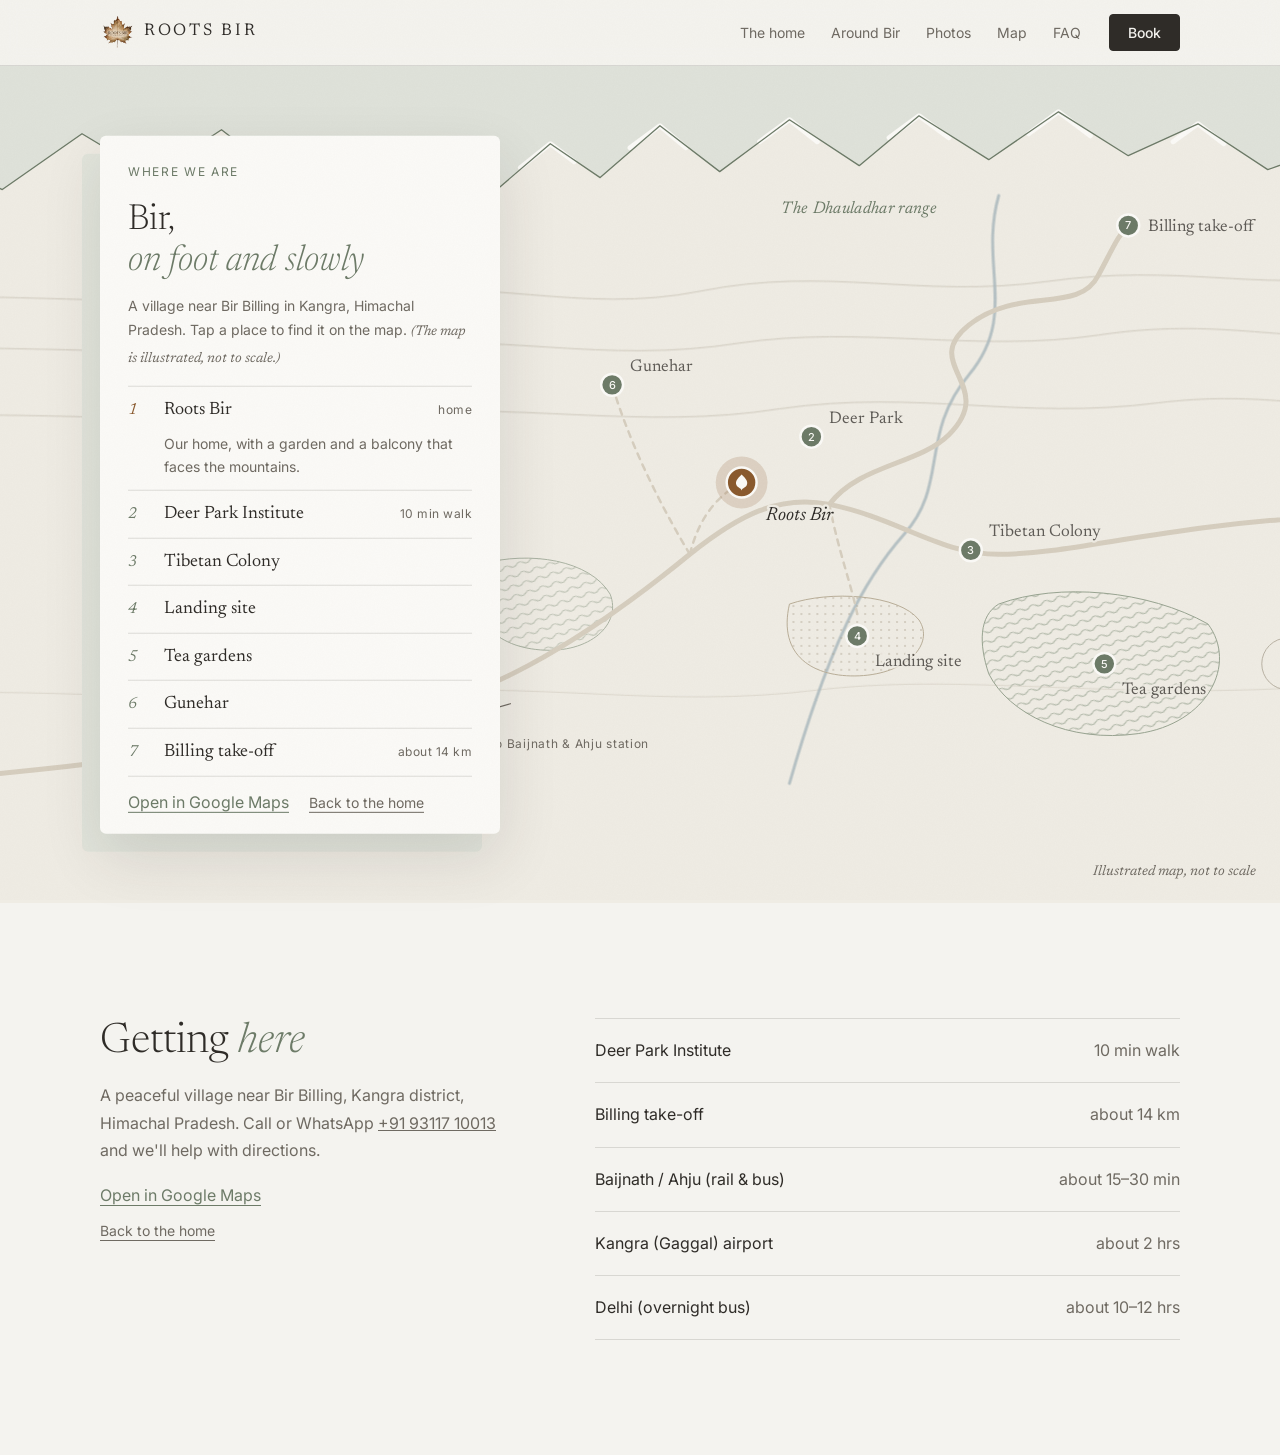
==== map.html @ e3dfab41 "Roots Bir website Co-Authored-By: Claude Opus 5.5 <noreply@anthropic.com> Claude-Session: https://cl" ====
<!doctype html>
<html lang="en">
<head>
  <meta charset="utf-8">
  <meta name="viewport" content="width=device-width, initial-scale=1">
  <title>Map · Roots Bir</title>
  <meta name="description" content="An illustrated map of Bir: where Roots Bir is, and the quiet places nearby.">
  <link rel="preconnect" href="https://fonts.googleapis.com">
  <link rel="preconnect" href="https://fonts.gstatic.com" crossorigin>
  <link href="https://fonts.googleapis.com/css2?family=Newsreader:ital,opsz,wght@0,6..72,300;0,6..72,400;1,6..72,300;1,6..72,400&family=Inter:wght@400;500&display=swap" rel="stylesheet">
  <link rel="icon" type="image/png" href="images/favicon.png">
  <link rel="stylesheet" href="styles.css">
  <link rel="stylesheet" href="map.css">
</head>
<body class="map-page">

  <header class="top">
    <div class="top-inner">
      <a href="index.html" class="name"><img class="mark" src="images/logo-mark.png" alt="" width="34" height="34"><span>Roots Bir</span></a>
      <nav class="nav" aria-label="Main">
        <a href="index.html#home">The home</a>
        <a href="index.html#around">Around Bir</a>
        <a href="index.html#photos">Photos</a>
        <a href="map.html" aria-current="page">Map</a>
        <a href="index.html#faq">FAQ</a>
      </nav>
      <a href="index.html#book" class="btn btn-solid btn-sm">Book</a>
    </div>
  </header>

  <main>
  <section class="snap map-section" id="map" data-label-nav="Map">
  <div class="map-stage">
    <!-- The illustrated map fills the screen -->
    <div class="map-canvas">
      <svg viewBox="-440 -20 1440 840" data-vb-wide="-440 -20 1440 840" data-vb-narrow="190 96 720 600" preserveAspectRatio="xMidYMid slice" role="img" aria-labelledby="map-t">
        <title id="map-t">Illustrated map of Bir showing Roots Bir and nearby places</title>
        <defs>
          <pattern id="tea" width="14" height="10" patternUnits="userSpaceOnUse" patternTransform="rotate(-18)">
            <path d="M0 5 Q3.5 2 7 5 T14 5" fill="none" stroke="#8f9c88" stroke-width="1.1" opacity=".7"/>
          </pattern>
          <pattern id="field" width="8" height="8" patternUnits="userSpaceOnUse">
            <circle cx="2" cy="2" r=".9" fill="#a99f8c" opacity=".55"/>
          </pattern>
        </defs>

        <rect x="-500" y="-40" width="1560" height="900" fill="#efece4"/>

        <!-- Dhauladhar: snowy ridge across the north -->
        <g class="ridge-n">
          <path d="M-500 120 L-430 70 L-360 104 L-280 48 L-210 90 L-140 44 L-70 98 L0 150 L70 96 L120 118 L190 58 L240 92 L300 40 L360 86 L430 34 L500 80 L560 30 L630 74 L700 26 L770 70 L840 38 L910 84 L1000 52 L1060 70 L1060 -40 L-500 -40 Z" fill="#dfe2da"/>
          <path d="M160 82 L190 58 L214 76 M270 62 L300 40 L326 62 M400 56 L430 34 L458 56 M530 52 L560 30 L590 52 M670 48 L700 26 L732 50 M815 56 L840 38 L866 58" fill="none" stroke="#fbfaf7" stroke-width="5" stroke-linejoin="round" stroke-linecap="round"/>
          <path d="M-500 120 L-430 70 L-360 104 L-280 48 L-210 90 L-140 44 L-70 98 L0 150 L70 96 L120 118 L190 58 L240 92 L300 40 L360 86 L430 34 L500 80 L560 30 L630 74 L700 26 L770 70 L840 38 L910 84 L1000 52 L1060 70" fill="none" stroke="#6d7b68" stroke-width="1.3" stroke-linejoin="round"/>
          <text x="500" y="128" class="m-region">The Dhauladhar range</text>
        </g>

        <!-- contour lines -->
        <g fill="none" stroke="#c9c3b6" stroke-width="1" opacity=".8">
          <path d="M-500 214 C-380 204 -200 226 0 210 C120 190 220 230 340 206 C470 180 560 214 690 196 C820 178 900 206 1000 190"/>
          <path d="M-500 266 C-360 256 -180 276 0 262 C140 246 240 280 380 258 C500 240 620 268 740 250 C860 232 930 258 1000 248"/>
          <path d="M-500 334 C-340 322 -160 344 0 330 C160 316 280 346 420 324 C560 304 660 336 800 318 C900 306 950 324 1000 318"/>
          <path d="M-500 612 C-320 600 -160 624 0 610 C180 596 300 626 460 606 C620 588 760 620 1000 600" opacity=".6"/>
        </g>

        <!-- stream coming down from the hills -->
        <path d="M640 110 C620 180 660 230 610 290 C560 350 590 400 545 450 C505 495 470 560 430 700" fill="none" stroke="#a9b8bd" stroke-width="3" stroke-linecap="round" opacity=".8"/>

        <!-- tea gardens -->
        <path d="M640 520 C700 498 790 506 850 540 C880 580 850 640 780 650 C710 660 650 630 630 590 C620 560 620 532 640 520 Z" fill="url(#tea)" stroke="#8f9c88" stroke-width="1" opacity=".9"/>
        <path d="M120 480 C170 466 230 476 250 510 C262 540 230 570 180 566 C130 562 104 530 120 480 Z" fill="url(#tea)" stroke="#8f9c88" stroke-width="1" opacity=".7"/>

        <!-- landing field -->
        <path d="M430 520 C470 506 540 510 560 536 C576 560 548 590 500 592 C454 594 418 572 430 520 Z" fill="url(#field)" stroke="#b9ae98" stroke-width="1"/>

        <!-- roads -->
        <g fill="none" stroke-linecap="round" stroke-linejoin="round">
          <path class="road" d="M-500 700 C-300 690 -120 660 0 640 C120 620 220 560 330 470 C380 430 420 410 470 420 C540 434 580 470 640 470 C720 470 800 440 1000 430"/>
          <path class="road" d="M470 420 C500 380 560 380 590 350 C640 300 560 280 610 240 C660 200 720 230 740 190 C756 160 760 150 770 140"/>
          <path class="lane" d="M330 470 C340 430 360 410 382 398"/>
          <path class="lane" d="M330 470 C300 420 270 360 252 300"/>
          <path class="lane" d="M470 420 C480 470 492 500 498 530"/>
        </g>

        <!-- off-map pointer -->
        <g class="m-off">
          <path d="M150 620 L108 632 M108 632 L120 620 M108 632 L122 640" fill="none" stroke="#6f6a62" stroke-width="1.2" stroke-linecap="round"/>
          <text x="130" y="664">to Baijnath &amp; Ahju station</text>
        </g>

        <!-- compass -->
        <g transform="translate(930 580)" class="m-compass">
          <circle r="26" fill="none" stroke="#b9b2a4"/>
          <path d="M0 -20 L6 4 L0 0 L-6 4 Z" fill="#6d7b68"/>
          <text y="-32" text-anchor="middle">N</text>
        </g>

        <!-- pins (positions match the list) -->
        <g class="pins">
          <g class="pin pin-home" data-place="1" transform="translate(382 398)" tabindex="0" role="button" aria-label="1, Roots Bir">
            <circle r="26" class="halo"/>
            <circle r="15" class="dot"/>
            <path d="M0 -8 C4 -4 7 -1 5 3 C3 6 1 5 0 8 C-1 5 -3 6 -5 3 C-7 -1 -4 -4 0 -8 Z" fill="#fbfaf7"/>
            <text class="m-label" x="24" y="38">Roots Bir</text>
          </g>
          <g class="pin" data-place="2" transform="translate(452 352)" tabindex="0" role="button" aria-label="2, Deer Park Institute">
            <circle r="20" class="halo"/><circle r="11" class="dot"/><text class="num" y="4">2</text>
            <text class="m-label" x="18" y="-14">Deer Park</text>
          </g>
          <g class="pin" data-place="3" transform="translate(612 466)" tabindex="0" role="button" aria-label="3, Tibetan Colony">
            <circle r="20" class="halo"/><circle r="11" class="dot"/><text class="num" y="4">3</text>
            <text class="m-label" x="18" y="-14">Tibetan Colony</text>
          </g>
          <g class="pin" data-place="4" transform="translate(498 552)" tabindex="0" role="button" aria-label="4, Landing site">
            <circle r="20" class="halo"/><circle r="11" class="dot"/><text class="num" y="4">4</text>
            <text class="m-label" x="18" y="30">Landing site</text>
          </g>
          <g class="pin" data-place="5" transform="translate(746 580)" tabindex="0" role="button" aria-label="5, Tea gardens">
            <circle r="20" class="halo"/><circle r="11" class="dot"/><text class="num" y="4">5</text>
            <text class="m-label" x="18" y="30">Tea gardens</text>
          </g>
          <g class="pin" data-place="6" transform="translate(252 300)" tabindex="0" role="button" aria-label="6, Gunehar village">
            <circle r="20" class="halo"/><circle r="11" class="dot"/><text class="num" y="4">6</text>
            <text class="m-label" x="18" y="-14">Gunehar</text>
          </g>
          <g class="pin" data-place="7" transform="translate(770 140)" tabindex="0" role="button" aria-label="7, Billing take-off">
            <circle r="20" class="halo"/><circle r="11" class="dot"/><text class="num" y="4">7</text>
            <text class="m-label" x="20" y="6">Billing take-off</text>
          </g>
        </g>
      </svg>
      <p class="map-note">Illustrated map, not to scale</p>
    </div>

    <!-- Two offset paper panels with the place list -->
    <aside class="map-panel">
      <div class="panel-back" aria-hidden="true"></div>
      <div class="panel-front">
        <p class="eyebrow">Where we are</p>
        <h1>Bir, <em>on foot and slowly</em></h1>
        <p class="panel-lede">A village near Bir Billing in Kangra, Himachal Pradesh. Tap a place to find it on the map. <span class="lede-note">(The map is illustrated, not to scale.)</span></p>
        <ol class="places">
          <li data-place="1" class="is-home">
            <button type="button"><span class="n">1</span><span class="t">Roots Bir</span><span class="d">home</span></button>
            <p>Our home, with a garden and a balcony that faces the mountains.</p>
          </li>
          <li data-place="2">
            <button type="button"><span class="n">2</span><span class="t">Deer Park Institute</span><span class="d">10 min walk</span></button>
            <p>A quiet centre for study and meditation, an easy walk from the house.</p>
          </li>
          <li data-place="3">
            <button type="button"><span class="n">3</span><span class="t">Tibetan Colony</span></button>
            <p>Chokling Gompa, small cafés and the heart of Bir's Tibetan community.</p>
          </li>
          <li data-place="4">
            <button type="button"><span class="n">4</span><span class="t">Landing site</span></button>
            <p>Where the paragliders come down. Lovely at sunset, even if you don't fly.</p>
          </li>
          <li data-place="5">
            <button type="button"><span class="n">5</span><span class="t">Tea gardens</span></button>
            <p>The Bir tea estates, for a slow walk between the rows.</p>
          </li>
          <li data-place="6">
            <button type="button"><span class="n">6</span><span class="t">Gunehar</span></button>
            <p>An old village of slate-roofed houses and quiet lanes.</p>
          </li>
          <li data-place="7">
            <button type="button"><span class="n">7</span><span class="t">Billing take-off</span><span class="d">about 14 km</span></button>
            <p>The paragliding take-off, high up the hill road.</p>
          </li>
        </ol>
        <div class="panel-foot">
          <a class="link" href="https://maps.google.com/?q=Bir,+Himachal+Pradesh" target="_blank" rel="noopener">Open in Google Maps</a>
          <a class="link link-quiet" href="index.html">Back to the home</a>
        </div>
      </div>
    </aside>
  </div>
  </section>

  <section class="block snap tone-stone" id="getting-here" data-label-nav="Getting here">
    <div class="wrap two-col">
      <div>
        <h2 class="section-title">Getting <em>here</em></h2>
        <p class="muted">A peaceful village near Bir Billing, Kangra district, Himachal Pradesh. Call or WhatsApp <a href="https://wa.me/919311710013" target="_blank" rel="noopener">+91 93117 10013</a> and we'll help with directions.</p>
        <a class="link" href="https://maps.google.com/?q=Bir,+Himachal+Pradesh" target="_blank" rel="noopener">Open in Google Maps</a><br>
        <a class="link link-quiet" href="index.html">Back to the home</a>
      </div>
      <dl class="list compact">
        <div><dt>Deer Park Institute</dt><dd>10 min walk</dd></div>
        <div><dt>Billing take-off</dt><dd>about 14 km</dd></div>
        <div><dt>Baijnath / Ahju (rail &amp; bus)</dt><dd>about 15–30 min</dd></div>
        <div><dt>Kangra (Gaggal) airport</dt><dd>about 2 hrs</dd></div>
        <div><dt>Delhi (overnight bus)</dt><dd>about 10–12 hrs</dd></div>
      </dl>
    </div>
  </section>
  </main>


  <script src="main.js"></script>
</body>
</html>
---- styles.css ----
/* =========================================================
   ROOTS BIR · styles (v5, calm + artistic)
   Photo-led, lots of white space, one quiet accent, no flourishes.
   ========================================================= */
:root {
  --bg: #f4f3ef;          /* soft stone */
  --bg-soft: #eae8e2;     /* alternate section */
  --ink: #2f2c28;         /* warm charcoal */
  --muted: #6f6a62;
  --sage: #6d7b68;        /* the one accent: muted sage */
  --leaf: #8a5a2e;        /* russet from the maple-leaf logo, used sparingly */
  --line: rgba(47, 44, 40, .14);
  --photo: #d8d4cb;       /* shown until a photo loads */

  --serif: "Newsreader", Georgia, "Times New Roman", serif;
  --sans: "Inter", system-ui, -apple-system, "Segoe UI", sans-serif;

  --wrap: 1160px;
  --gutter: clamp(16px, 4vw, 40px);
  --space: clamp(72px, 9vw, 120px);
}

* { box-sizing: border-box; margin: 0; padding: 0; }
html { scroll-behavior: smooth; }
body {
  background: var(--bg); color: var(--ink);
  font-family: var(--sans); font-size: 16px; line-height: 1.7;
  -webkit-font-smoothing: antialiased;
}
a { color: inherit; }
h1, h2, h3 { font-family: var(--serif); font-weight: 300; line-height: 1.15; text-wrap: balance; }
h2 { font-size: clamp(30px, 3.4vw, 42px); }
h3 { font-size: 26px; }

.wrap { max-width: var(--wrap); margin: 0 auto; padding: 0 var(--gutter); }
.narrow { max-width: 720px; margin: 0 auto; padding: 0 var(--gutter); }
.block { padding: var(--space) 0; }
.soft { background: var(--bg-soft); }
.section-title { margin-bottom: 40px; }
.eyebrow { font-size: 12px; letter-spacing: .14em; text-transform: uppercase; color: var(--sage); margin-bottom: 18px; }
.muted { color: var(--muted); }
.small { font-size: 13px; }
.ph { text-decoration: underline dashed var(--sage); text-underline-offset: 4px; }
.link { display: inline-block; margin-top: 18px; color: var(--sage); text-underline-offset: 4px; }

.photo { background: var(--photo) center / cover no-repeat; border-radius: 6px; position: relative; }
.photo[data-label]::after {
  content: attr(data-label); position: absolute; left: 14px; bottom: 12px; right: 14px;
  font-size: 12px; color: var(--muted);
}

/* Buttons */
.btn { display: inline-block; text-decoration: none; font: 500 15px var(--sans); border-radius: 4px; padding: 14px 24px; cursor: pointer; border: 1px solid var(--ink); transition: background .2s, color .2s; }
.btn-solid { background: var(--ink); color: var(--bg); }
.btn-solid:hover { background: var(--sage); border-color: var(--sage); }
.btn-sm { padding: 9px 18px; font-size: 14px; }
a:focus-visible, button:focus-visible, input:focus-visible, select:focus-visible, summary:focus-visible { outline: 2px solid var(--sage); outline-offset: 3px; }

/* Header */
.top { position: sticky; top: 0; z-index: 40; background: rgba(244, 243, 239, .94); backdrop-filter: blur(8px); border-bottom: 1px solid var(--line); }
.top-inner { max-width: var(--wrap); margin: 0 auto; padding: 14px var(--gutter); display: flex; align-items: center; gap: 28px; }
.name { font-family: var(--serif); font-size: 24px; text-decoration: none; }
.nav { display: flex; gap: 26px; margin-left: auto; font-size: 14px; }
.nav a { text-decoration: none; color: var(--muted); }
.nav a:hover { color: var(--ink); }

/* Hero */
.hero { position: relative; }
.hero-img { height: min(78vh, 760px); border-radius: 0; }
.hero-img::before { content: ""; position: absolute; inset: 0; background: linear-gradient(to top, rgba(30,28,25,.45), rgba(30,28,25,0) 55%); }
.hero-img[data-label]::after { top: 20px; bottom: auto; left: auto; right: var(--gutter); color: var(--muted); z-index: 1; }
.hero-text { position: absolute; left: 0; right: 0; bottom: 0; max-width: var(--wrap); margin: 0 auto; padding: 0 var(--gutter) clamp(40px, 6vw, 72px); color: #fbfaf7; }
.hero h1 { font-size: clamp(38px, 5.4vw, 68px); max-width: 720px; }
.hero-text p { margin-top: 12px; font-size: 18px; opacity: .92; }

/* Availability bar */
.avail { max-width: var(--wrap); margin: -36px auto 0; padding: 0 var(--gutter); position: relative; z-index: 2; }
.avail-form {
  background: #fbfaf7; border: 1px solid var(--line); border-radius: 6px;
  display: grid; grid-template-columns: 1fr 1fr .7fr auto; gap: 0; align-items: stretch;
  box-shadow: 0 10px 30px rgba(47,44,40,.06);
}
.avail-form label { display: flex; flex-direction: column; padding: 14px 20px; border-right: 1px solid var(--line); min-width: 0; }
.avail-form span { font-size: 11px; letter-spacing: .12em; text-transform: uppercase; color: var(--muted); }
.avail-form input, .avail-form select { border: 0; background: transparent; font: 16px var(--sans); color: var(--ink); padding: 4px 0; width: 100%; }
.avail-form .btn { margin: 10px; }
.avail-note { font-size: 13px; color: var(--muted); margin-top: 12px; }

/* Intro */
.intro-text { font-family: var(--serif); font-weight: 300; font-size: clamp(22px, 2.4vw, 28px); line-height: 1.5; }
.facts { list-style: none; display: flex; flex-wrap: wrap; gap: 8px 28px; margin-top: 32px; font-size: 14px; color: var(--muted); }
.facts li::before { content: "·"; margin-right: 10px; color: var(--sage); }
.facts li:first-child::before { content: none; }

/* Alternating rows */
.row { display: grid; grid-template-columns: 1.3fr 1fr; gap: clamp(32px, 6vw, 88px); align-items: center; margin-bottom: clamp(56px, 7vw, 96px); }
.row.flip { grid-template-columns: 1fr 1.3fr; }
.row.flip .row-fig { order: 2; }
.row-img { aspect-ratio: 4 / 3; }
.row-text p { color: var(--muted); margin-top: 14px; max-width: 400px; }

.amen { border-top: 1px solid var(--line); padding-top: 40px; display: grid; grid-template-columns: 1fr 2fr; gap: 16px 40px; }
.amen h3 { font-size: 22px; }
.amen ul { list-style: none; display: grid; grid-template-columns: 1fr 1fr; gap: 0 32px; }
.amen li { padding: 10px 0; border-bottom: 1px solid var(--line); }
.amen .small { grid-column: 2; color: var(--muted); }

/* Two-column + lists */
.two-col { display: grid; grid-template-columns: 1fr 1.4fr; gap: clamp(32px, 6vw, 88px); align-items: start; }
.two-col .section-title { margin-bottom: 16px; }
.list div { display: grid; grid-template-columns: 180px 1fr; gap: 16px; padding: 18px 0; border-bottom: 1px solid var(--line); }
.list div:first-child { border-top: 1px solid var(--line); }
.list dt { font-family: var(--serif); font-size: 20px; }
.list dd { color: var(--muted); }
.list.compact div { grid-template-columns: 1fr auto; }
.list.compact dt { font-family: var(--sans); font-size: 16px; }

/* Photos */
.grid { display: grid; grid-template-columns: repeat(3, 1fr); gap: 12px; }
.grid .photo { aspect-ratio: 1; }

/* Reviews */
.rating { font-family: var(--sans); font-size: 14px; color: var(--sage); margin-left: 12px; vertical-align: middle; }
.reviews { display: grid; grid-template-columns: repeat(3, 1fr); gap: 40px; }
.reviews blockquote { font-family: var(--serif); font-weight: 300; font-size: 22px; line-height: 1.45; }
.reviews figcaption { margin-top: 14px; font-size: 14px; color: var(--muted); }

/* FAQ */
details { border-bottom: 1px solid var(--line); }
details:first-of-type { border-top: 1px solid var(--line); }
summary { list-style: none; cursor: pointer; padding: 20px 32px 20px 0; position: relative; font-size: 17px; }
summary::-webkit-details-marker { display: none; }
summary::after { content: "+"; position: absolute; right: 4px; top: 16px; font-size: 22px; color: var(--sage); font-weight: 300; }
details[open] summary::after { content: "–"; }
details p { padding: 0 0 22px; color: var(--muted); max-width: 600px; }

/* Footer */
.foot { padding: 56px 0 32px; border-top: 1px solid var(--line); }
.foot-inner { display: flex; justify-content: space-between; gap: 24px; flex-wrap: wrap; }
.foot-name { font-family: var(--serif); font-size: 26px; }
.foot-links { display: flex; gap: 24px; flex-wrap: wrap; font-size: 15px; }
.copy { margin-top: 40px; font-size: 13px; color: var(--muted); }

.mobile-book { display: none; }

/* Responsive */
@media (max-width: 900px) {
  .nav { display: none; }
  .top-inner .btn { margin-left: auto; }
  .avail-form { grid-template-columns: 1fr 1fr; }
  .avail-form label:nth-child(2) { border-right: 0; }
  .avail-form label:nth-child(3) { border-top: 1px solid var(--line); }
  .avail-form .btn { border-top: 0; }
  .row, .row.flip, .two-col, .amen { grid-template-columns: 1fr; }
  .row.flip .row-fig { order: 0; }
  .amen .small { grid-column: 1; }
  .reviews { grid-template-columns: 1fr; gap: 28px; }
}
@media (max-width: 600px) {
  .hero-img { height: 64vh; }
  .amen ul { grid-template-columns: 1fr; }
  .grid { grid-template-columns: 1fr 1fr; gap: 8px; }
  .list div { grid-template-columns: 1fr; gap: 4px; }
  .list.compact div { grid-template-columns: 1fr auto; }
  body { padding-bottom: 72px; }
  .mobile-book {
    display: block; position: fixed; left: 16px; right: 16px; bottom: 16px; z-index: 50;
    text-align: center; box-shadow: 0 8px 24px rgba(47,44,40,.18);
  }
}

/* =========================================================
   v5 · artistic layer (same flow, same colours)
   ========================================================= */
/* faint paper grain over the whole page */
body::after {
  content: ""; position: fixed; inset: 0; pointer-events: none; z-index: 100; opacity: .35; mix-blend-mode: multiply;
  background-image: url("data:image/svg+xml,%3Csvg xmlns='http://www.w3.org/2000/svg' width='160' height='160'%3E%3Cfilter id='n'%3E%3CfeTurbulence type='fractalNoise' baseFrequency='.9' numOctaves='2' stitchTiles='stitch'/%3E%3CfeColorMatrix values='0 0 0 0 .3 0 0 0 0 .28 0 0 0 0 .25 0 0 0 .09 0'/%3E%3C/filter%3E%3Crect width='100%25' height='100%25' filter='url(%23n)'/%3E%3C/svg%3E");
}
em { font-style: italic; font-weight: 300; }
h2 em, h1 em { color: var(--sage); }
.hero h1 em { color: inherit; display: block; }

.name { display: flex; align-items: center; gap: 10px; }
.mark { width: 34px; height: 34px; object-fit: contain; }
.name span { font-size: 17px; letter-spacing: .16em; text-transform: uppercase; }

/* intro */
.intro { position: relative; }
.drop { float: left; font-family: var(--serif); font-size: 4.2em; line-height: .82; margin: .06em .12em 0 0; color: var(--leaf); font-style: italic; }
.margin-note {
  position: absolute; left: var(--gutter); top: var(--space); writing-mode: vertical-rl; transform: rotate(180deg);
  font-size: 11px; letter-spacing: .2em; text-transform: uppercase; color: var(--muted); opacity: .8;
}
.ridge-wrap { max-width: var(--wrap); margin: clamp(56px, 7vw, 88px) auto 0; padding: 0 var(--gutter); color: var(--sage); }
.ridge { width: 100%; height: clamp(50px, 8vw, 110px); display: block; }
.ridge-cap { font-family: var(--serif); font-style: italic; font-size: 15px; color: var(--muted); text-align: right; margin-top: 8px; }

/* rows with an overlapping inset photo and a caption */
.row-fig { position: relative; }
.row-fig figcaption, .collage figcaption { font-family: var(--serif); font-style: italic; font-size: 15px; color: var(--muted); margin-top: 12px; }
.row-img.tall { aspect-ratio: 4 / 4.4; }
.row-inset {
  position: absolute; width: 38%; aspect-ratio: 3 / 4; right: -7%; bottom: -10%;
  border: 8px solid var(--bg); border-radius: 6px; box-shadow: 0 12px 30px rgba(47,44,40,.12);
}
.row.flip .row-inset { right: auto; left: -7%; }
.row-fig:has(.row-inset) figcaption { max-width: 58%; }
.row-num { display: block; font-family: var(--serif); font-style: italic; color: var(--sage); font-size: 18px; margin-bottom: 6px; }
.row-text { padding-top: 24px; }

/* collage instead of an even grid */
.collage { display: grid; grid-template-columns: repeat(12, 1fr); gap: 20px 16px; align-items: start; }
.collage .photo { aspect-ratio: 4 / 5; }
.c1 { grid-column: 1 / 6; } .c1 .photo { aspect-ratio: 4 / 5; }
.c2 { grid-column: 7 / 11; margin-top: 64px; } .c2 .photo { aspect-ratio: 1; }
.c3 { grid-column: 11 / 13; margin-top: 200px; } .c3 .photo { aspect-ratio: 3 / 5; }
.c4 { grid-column: 2 / 5; margin-top: 16px; } .c4 .photo { aspect-ratio: 1; }
.c5 { grid-column: 6 / 10; } .c5 .photo { aspect-ratio: 4 / 3; }
.c6 { grid-column: 10 / 13; margin-top: 48px; } .c6 .photo { aspect-ratio: 3 / 4; }

/* reviews: one featured quote */
.reviews { grid-template-columns: 1.6fr 1fr 1fr; align-items: end; }
.reviews .feature blockquote { font-size: clamp(28px, 3vw, 38px); font-style: italic; line-height: 1.3; }
.reviews .feature blockquote { text-indent: 0; }

/* footer */
.foot { border-top: 0; padding-top: 0; }
.foot-ridge { margin: 0 auto 40px; opacity: .8; }
.sign { font-family: var(--serif); color: var(--muted); font-size: 17px; margin-top: 4px; }

summary { font-family: var(--serif); font-size: 20px; }

@media (max-width: 900px) {
  .margin-note { display: none; }
  .row-inset { right: 4%; bottom: -8%; width: 34%; }
  .row.flip .row-inset { left: auto; right: 4%; }
  .row-text { padding-top: 40px; }
  .reviews { grid-template-columns: 1fr; }
  .collage { grid-template-columns: repeat(6, 1fr); }
  .c1 { grid-column: 1 / 5; } .c2 { grid-column: 3 / 7; margin-top: -40px; }
  .c3 { grid-column: 1 / 3; margin-top: 0; } .c4 { grid-column: 3 / 7; margin-top: 0; }
  .c5 { grid-column: 1 / 5; } .c6 { grid-column: 5 / 7; margin-top: 40px; }
}

video.photo { display: block; object-fit: cover; background: var(--photo); }
.collage video.photo { width: 100%; }
@media (prefers-reduced-motion: reduce) { video.photo { animation: none; } }

.foot-logo { width: 150px; height: auto; display: block; margin-bottom: 6px; }
.foot-inner { align-items: center; }

/* ---------- Loader ---------- */
.loader {
  position: fixed; inset: 0; z-index: 1000; background: var(--bg);
  display: grid; place-items: center;
  animation: loader-out .8s ease 2s forwards;
}
.loader-inner { text-align: center; animation: loader-in 1.1s ease both, loader-zoom .8s ease-in 2s forwards; }
.loader-leaf { width: min(260px, 60vw); height: auto; display: block; margin: 0 auto 22px; }
.loader-name { font-family: var(--serif); font-size: 30px; letter-spacing: .24em; text-transform: uppercase; color: var(--ink); margin-right: -.24em; }
.loader-by { display: flex; align-items: center; justify-content: center; gap: 14px; margin-top: 6px; font-family: var(--serif); font-style: italic; font-size: 17px; color: var(--muted); }
.loader-by span { width: 36px; height: 1px; background: var(--leaf); opacity: .6; }
@keyframes loader-in { from { opacity: 0; transform: translateY(8px); } to { opacity: 1; transform: none; } }
@keyframes loader-out { to { opacity: 0; visibility: hidden; } }
@keyframes loader-zoom { from { transform: scale(1); } to { transform: scale(1.35); } }
@media (prefers-reduced-motion: reduce) { .loader-inner { animation: none; } }

/* =========================================================
   v6 · page-by-page scroll, parallax, hero video, section tones
   ========================================================= */
:root {
  --tone-stone: #f4f3ef;  /* base */
  --tone-paper: #f8f6f1;  /* a touch lighter, for the rooms */
  --tone-sage:  #e3e6dd;  /* pale sage, from the accent */
  --tone-sand:  #eee7db;  /* warm sand */
  --tone-clay:  #ece3d8;  /* pale clay, from the russet leaf */
  --tone-ink:   #33362f;  /* deep moss charcoal, the one dark page */
}
html { scroll-padding-top: 64px; }
.block.snap { min-height: 100vh; min-height: 100svh; display: flex; flex-direction: column; justify-content: center; }
.block.snap > * { width: 100%; }
.block.snap > .margin-note { width: auto; }
.tone-stone { background: var(--tone-stone); }
.tone-paper { background: var(--tone-paper); }
.tone-sage  { background: var(--tone-sage); }
.tone-sand  { background: var(--tone-sand); }
.tone-clay  { background: var(--tone-clay); }
.tone-ink   { background: var(--tone-ink); color: #ece8df; }
.tone-ink h2 em, .tone-ink .rating { color: #b9c4b2; }
.tone-ink .reviews figcaption { color: #a9a49a; }
.tone-paper .row-inset { border-color: var(--tone-paper); }
.tone-sand .collage figcaption, .tone-clay .muted { color: #6a645b; }
.link-quiet { color: var(--muted); font-size: 14px; margin-top: 10px; }
/* soft fade between neighbouring tones */
.block.snap + .block.snap { box-shadow: inset 0 1px 0 rgba(47,44,40,.05); }

/* hero: full screen, photo + framed video window */
.hero { height: 100vh; height: 100svh; min-height: 560px; overflow: hidden; }
.hero-img { height: 100%; }
.hero-window {
  position: absolute; z-index: 2; right: max(var(--gutter), calc((100vw - var(--wrap)) / 2 + var(--gutter)));
  bottom: clamp(72px, 12vh, 140px); width: clamp(180px, 17vw, 250px);
}
.hero-window video {
  display: block; width: 100%; aspect-ratio: 9 / 16; object-fit: cover;
  border: 8px solid var(--bg); border-radius: 120px 120px 6px 6px; /* a soft window arch */
  box-shadow: 0 24px 60px rgba(20,18,15,.35); background: var(--photo);
}
.hero-window figcaption { font-family: var(--serif); font-style: italic; font-size: 15px; color: #f3f0ea; margin-top: 10px; text-align: center; text-shadow: 0 1px 8px rgba(0,0,0,.4); }
.hero-text { padding-right: calc(var(--gutter) + clamp(200px, 20vw, 290px)); padding-bottom: clamp(96px, 14vh, 150px); }
.scroll-cue { position: absolute; left: 50%; bottom: 26px; z-index: 3; width: 22px; height: 36px; margin-left: -11px; border: 1px solid rgba(255,255,255,.7); border-radius: 12px; }
.scroll-cue span { position: absolute; left: 50%; top: 7px; width: 2px; height: 7px; margin-left: -1px; background: #fff; border-radius: 2px; animation: cue 2.4s ease-in-out infinite; }
@keyframes cue { 0% { opacity: 0; transform: translateY(0); } 30% { opacity: 1; } 100% { opacity: 0; transform: translateY(12px); } }
.avail { margin-top: 0; padding-top: 28px; padding-bottom: 8px; }

/* parallax: the photo drifts slowly inside its frame */
.photo.px.px-on { overflow: hidden; background-image: none !important; }
.photo.px > .px-layer { position: absolute; left: 0; right: 0; top: -12%; bottom: -12%; background: center / cover no-repeat; will-change: transform; transform: translate3d(0, var(--py, 0px), 0); }
.hero-img.px > .px-layer { top: -8%; bottom: -16%; }
.hero-img::before { z-index: 1; }

/* section dots */
.dots { position: fixed; right: 22px; top: 50%; transform: translateY(-50%); z-index: 45; display: flex; flex-direction: column; gap: 14px; }
.dots a { position: relative; display: block; width: 9px; height: 9px; border-radius: 50%; border: 1px solid var(--muted); background: transparent; transition: background .3s, transform .3s, border-color .3s; }
.dots a.on { background: var(--sage); border-color: var(--sage); transform: scale(1.25); }
.dots a span { position: absolute; right: 20px; top: 50%; transform: translateY(-50%); white-space: nowrap; font-family: var(--serif); font-style: italic; font-size: 14px; color: var(--muted); opacity: 0; transition: opacity .25s; pointer-events: none; }
.dots a:hover span, .dots a:focus-visible span { opacity: 1; }
.dots.on-dark a { border-color: #cfc9be; }
.dots.on-dark a span { color: #e6e1d7; }

@media (max-width: 900px) {
  .dots { display: none; }
  .block.snap { min-height: 0; }
}
@media (max-width: 600px) {
  .hero { height: 88svh; }
  .hero-img { height: 100%; }
  .hero-window { right: 16px; bottom: auto; top: 84px; width: 120px; }
  .hero-window video { border-width: 5px; border-radius: 60px 60px 5px 5px; }
  .hero-window figcaption { display: none; }
  .hero-text { padding-right: var(--gutter); padding-bottom: 72px; }
  .scroll-cue { display: none; }
}
@media (prefers-reduced-motion: reduce) {
  html { scroll-behavior: auto; }
  .photo.px > .px-layer { transform: none; }
  .scroll-cue span { animation: none; }
}

/* =========================================================
   v7 · time-lapse hero, booking bar on the hero, host
   ========================================================= */
.block.snap { min-height: calc(100vh - 63px); min-height: calc(100svh - 63px); }
.hero { height: calc(100vh - 63px); height: calc(100svh - 63px); }
.hero-video { position: absolute; inset: 0; width: 100%; height: 100%; object-fit: cover; display: block; background: #8a8478; }
.hero-shade { position: absolute; inset: 0; background: linear-gradient(to top, rgba(28,26,22,.62) 0%, rgba(28,26,22,.18) 45%, rgba(28,26,22,0) 70%); }
.hero-text { z-index: 2; padding-right: var(--gutter); padding-bottom: clamp(64px, 10vh, 110px); }
.hero-text .avail-form { margin-top: 32px; max-width: 860px; background: rgba(251,250,247,.94); backdrop-filter: blur(6px); color: var(--ink); }
.hero-text .avail-note { color: rgba(251,250,247,.8); margin-top: 10px; }
.hero-window, .avail:empty { display: none; }

.map-section .map-stage { height: calc(100vh - 63px); height: calc(100svh - 63px); }

.host { display: grid; grid-template-columns: .8fr 1.2fr; gap: clamp(32px, 6vw, 96px); align-items: center; }
.host-photo { max-width: 360px; }
.host-ph { aspect-ratio: 4 / 5; border-radius: 180px 180px 6px 6px; background: linear-gradient(160deg, #cdd3c6, #b8bfb0); display: grid; place-items: center; }
.host-ph span { font-family: var(--serif); font-style: italic; font-size: 64px; color: rgba(251,250,247,.9); letter-spacing: .04em; }
.contact { margin-top: 28px; }
.contact dd a { color: var(--ink); text-underline-offset: 4px; }
.contact div { padding: 14px 0; }

@media (max-width: 900px) {
  .host { grid-template-columns: 1fr; }
  .host-photo { max-width: 240px; }
  .map-section .map-stage { height: auto; }
}
@media (max-width: 600px) {
  .hero { height: auto; min-height: 92svh; }
  .hero-text { position: absolute; padding-bottom: 28px; }
  .hero h1 { font-size: 36px; }
  .hero-text .avail-form { margin-top: 20px; }
}
@media (max-width: 600px) { body.at-top .mobile-book { opacity: 0; pointer-events: none; } .mobile-book { transition: opacity .3s; } }

/* v8 · normal scrolling: no full-page sections */
.block.snap { min-height: 0; display: block; }
.dots { display: none; }

/* v9 · footer = host + contact (links appear once), with icons */
.foot { background: var(--tone-stone); padding-top: clamp(48px, 6vw, 80px); }
.foot-grid { display: grid; grid-template-columns: .8fr 1.3fr 1fr; gap: clamp(32px, 5vw, 72px); align-items: start; }
.foot-host { display: grid; grid-template-columns: 112px 1fr; gap: 24px; align-items: center; }
.foot-host .host-ph { width: 112px; aspect-ratio: 4 / 5; border-radius: 56px 56px 6px 6px; }
.foot-host .host-ph span { font-size: 34px; }
.foot-host .eyebrow { margin-bottom: 6px; }
.host-name { font-size: clamp(26px, 2.4vw, 32px); margin-bottom: 10px; }
.host-name em { color: var(--sage); }
.foot-host .muted { font-size: 15px; }
.contact-list { list-style: none; border-top: 1px solid var(--line); }
.contact-list li { border-bottom: 1px solid var(--line); }
.contact-list a { display: flex; align-items: center; gap: 14px; padding: 10px 0; text-decoration: none; color: var(--ink); transition: color .2s; }
.contact-list a:hover { color: var(--sage); }
.contact-list svg { width: 22px; height: 22px; flex: none; fill: none; stroke: currentColor; stroke-width: 1.4; stroke-linecap: round; stroke-linejoin: round; color: var(--sage); }
.contact-list svg .fill { fill: currentColor; stroke: none; }
.contact-list span { display: flex; flex-direction: column; line-height: 1.3; font-size: 15px; }
.contact-list small { font-size: 11px; letter-spacing: .12em; text-transform: uppercase; color: var(--muted); }
@media (max-width: 900px) {
  .foot-grid { grid-template-columns: 1fr; }
}
---- map.css ----
/* =========================================================
   ROOTS BIR · map page
   A full-screen illustrated map with two offset paper panels.
   ========================================================= */
.map-stage { position: relative; height: calc(100vh - 63px); height: calc(100svh - 63px); }
.map-canvas { position: absolute; inset: 0; }
.map-canvas svg { width: 100%; height: 100%; display: block; }
.map-note { position: absolute; right: 24px; bottom: 18px; font-family: var(--serif); font-style: italic; font-size: 14px; color: var(--muted); }

/* map text + marks */
.m-region { font-family: var(--serif); font-style: italic; font-size: 17px; fill: #6d7b68; text-anchor: middle; letter-spacing: .02em; }
.m-off text, .m-compass text { font-family: var(--sans); font-size: 12px; fill: #6f6a62; letter-spacing: .06em; }
.road { stroke: #d6cebf; stroke-width: 5; }
.lane { stroke: #d6cebf; stroke-width: 2.5; stroke-dasharray: 6 6; }

.pin { cursor: pointer; outline: none; }
.pin .dot { fill: #6d7b68; stroke: #fbfaf7; stroke-width: 2.5; transition: fill .3s; }
.pin .halo { fill: #6d7b68; opacity: 0; transition: opacity .3s, r .3s; }
.pin .num { font-family: var(--sans); font-size: 11px; font-weight: 500; fill: #fbfaf7; text-anchor: middle; pointer-events: none; }
.pin .m-label { font-family: var(--serif); font-size: 17px; fill: #2f2c28; paint-order: stroke; stroke: #efece4; stroke-width: 5px; stroke-linejoin: round; opacity: .75; transition: opacity .3s; }
.pin-home .dot { fill: #8a5a2e; }
.pin-home .halo { fill: #8a5a2e; }
.pin-home .m-label { font-style: italic; font-size: 19px; opacity: 1; }
.pin:hover .m-label, .pin:focus-visible .m-label, .pin.on .m-label { opacity: 1; }
.pin.on .halo { opacity: .18; animation: halo 2.6s ease-in-out infinite; }
.pin:focus-visible .dot { stroke: #2f2c28; }
@keyframes halo { 0%, 100% { opacity: .1; } 50% { opacity: .26; } }

/* offset panels */
.map-panel { position: absolute; z-index: 5; left: max(var(--gutter), calc((100vw - var(--wrap)) / 2 + var(--gutter))); top: 50%; transform: translateY(-50%); width: min(400px, 40vw); }
.panel-back { position: absolute; inset: 0; transform: translate(-18px, 18px); background: var(--tone-sage, #e3e6dd); border-radius: 6px; }
.panel-front { position: relative; background: #fbfaf7; border-radius: 6px; padding: 34px 32px 26px; box-shadow: 0 24px 60px rgba(47,44,40,.12); max-height: calc(100svh - 140px); overflow: auto; }
.panel-front h1 { font-size: clamp(30px, 2.8vw, 40px); margin-bottom: 12px; }
.panel-front h1 em { display: block; color: var(--sage); }
.panel-lede { color: var(--muted); font-size: 15px; margin-bottom: 22px; }

.places { list-style: none; border-top: 1px solid var(--line); }
.places li { border-bottom: 1px solid var(--line); }
.places button { all: unset; box-sizing: border-box; cursor: pointer; width: 100%; display: grid; grid-template-columns: 26px 1fr auto; align-items: baseline; gap: 10px; padding: 11px 0; }
.places button:focus-visible { outline: 2px solid var(--sage); outline-offset: 2px; }
.places .n { font-family: var(--serif); font-style: italic; color: var(--sage); font-size: 16px; }
.places .t { font-family: var(--serif); font-size: 19px; }
.places .d { font-size: 12px; color: var(--muted); letter-spacing: .04em; }
.places li.is-home .n { color: var(--leaf); }
.places p { max-height: 0; overflow: hidden; opacity: 0; color: var(--muted); font-size: 14px; line-height: 1.6; padding-left: 36px; transition: max-height .4s ease, opacity .4s ease, padding .4s ease; }
.places li.on p { max-height: 90px; opacity: 1; padding-bottom: 12px; }
.places li.on .t { color: var(--ink); }
.panel-foot { display: flex; gap: 20px; align-items: baseline; flex-wrap: wrap; }
.panel-foot .link { margin-top: 18px; }

@media (max-width: 900px) {

  .map-stage { height: auto; }
  .map-canvas { position: relative; height: auto; aspect-ratio: 720 / 600; background: #efece4; }
  .pin .m-label { font-size: 24px; stroke-width: 6px; }
  .pin-home .m-label { font-size: 26px; }
  .m-region { font-size: 22px; }
  .map-panel { position: relative; left: auto; top: auto; transform: none; width: auto; margin: -40px 16px 40px; }
  .panel-back { transform: translate(-8px, 8px); }
  .panel-front { max-height: none; padding: 26px 22px 20px; }
  .map-note { display: none; }
}
@media (prefers-reduced-motion: reduce) { .pin.on .halo { animation: none; } }
.lede-note { font-style: italic; font-family: var(--serif); }

/* map as a full-screen section (home page and map page) */
.map-section { position: relative; background: #efece4; }
.map-h { font-size: clamp(30px, 2.8vw, 40px); margin-bottom: 12px; }
.map-h em { display: block; color: var(--sage); }
.map-section .panel-front { max-height: calc(100svh - 63px - 56px); padding: 26px 28px 18px; }
.map-section .panel-lede { font-size: 14px; margin-bottom: 14px; }
.map-section .places button { padding: 8px 0; }
.map-section .places .t { font-size: 18px; }
.map-section .panel-foot .link { margin-top: 12px; }
@media (max-width: 900px) { .map-section .panel-front { max-height: none; } }
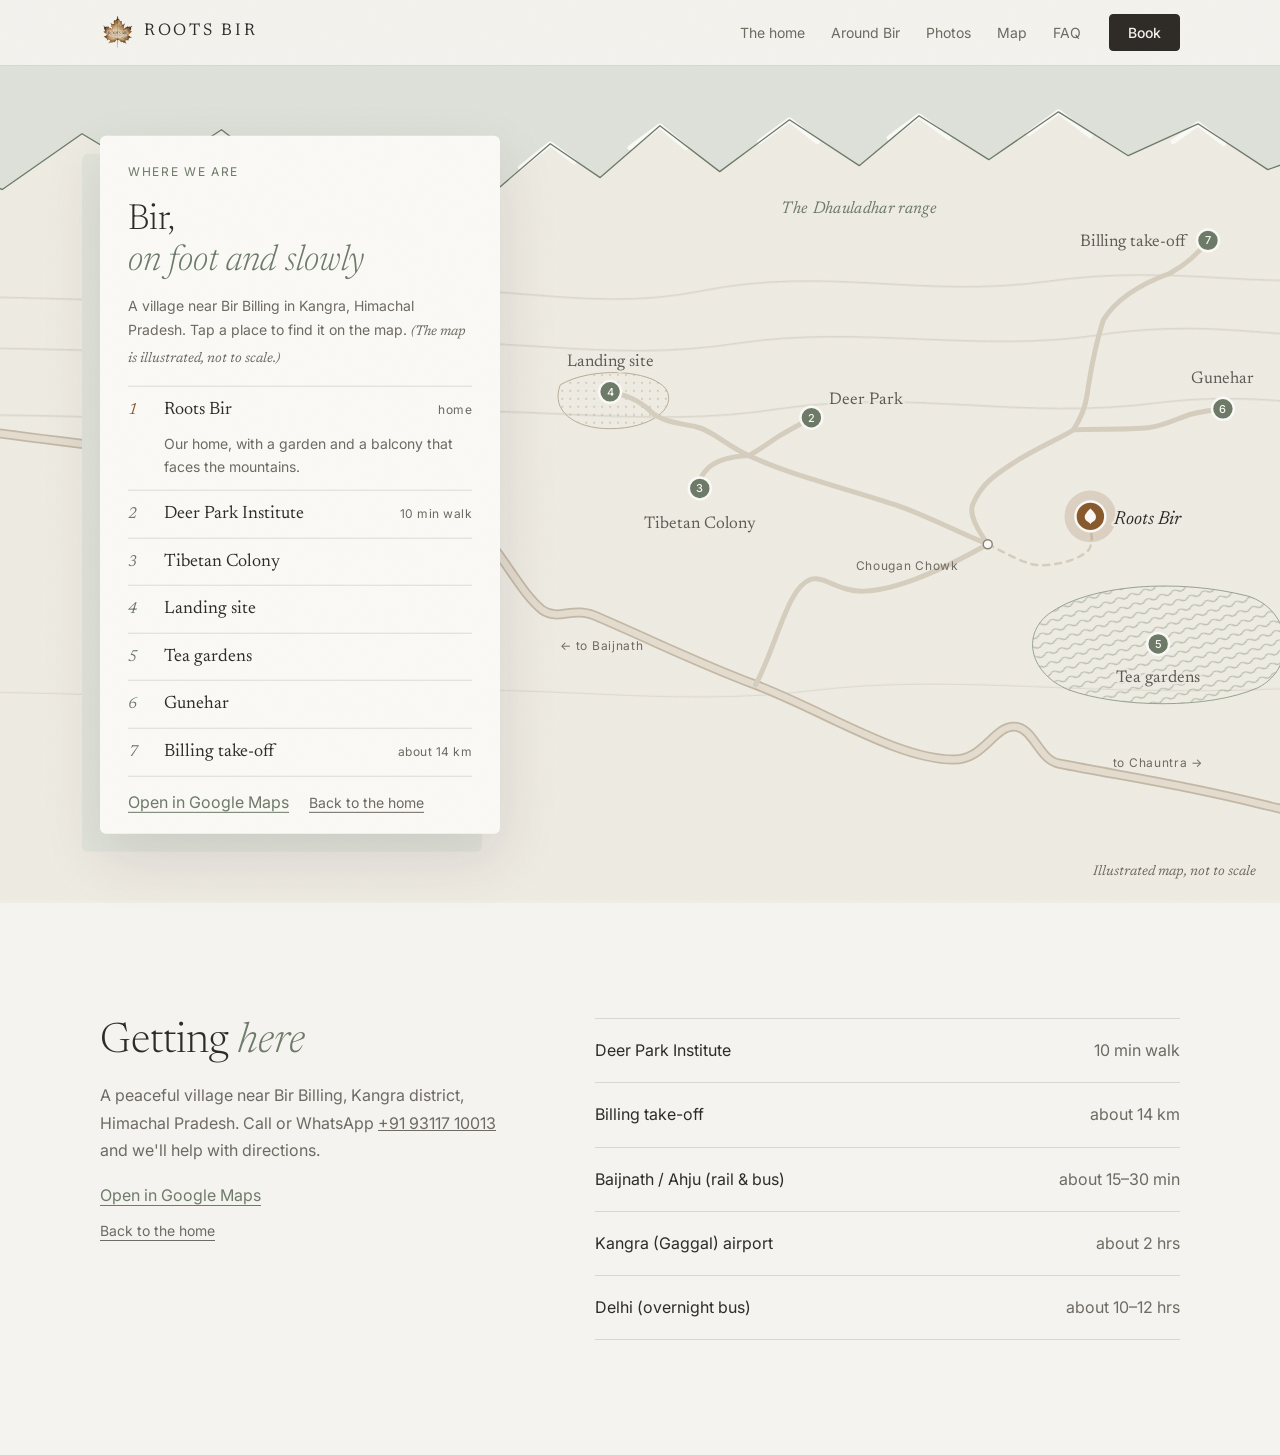
==== commit f18ac3f7: "Redraw the Bir map from the owner's sketch Co-Authored-By: Claude Opus 5.5 <noreply@anthropic.com> C" ====
--- a/map.html
+++ b/map.html
@@ -33,7 +33,7 @@
   <div class="map-stage">
     <!-- The illustrated map fills the screen -->
     <div class="map-canvas">
-      <svg viewBox="-440 -20 1440 840" data-vb-wide="-440 -20 1440 840" data-vb-narrow="190 96 720 600" preserveAspectRatio="xMidYMid slice" role="img" aria-labelledby="map-t">
+      <svg viewBox="-440 -20 1440 840" data-vb-wide="-440 -20 1440 840" data-vb-narrow="160 100 780 650" preserveAspectRatio="xMidYMid slice" role="img" aria-labelledby="map-t">
         <title id="map-t">Illustrated map of Bir showing Roots Bir and nearby places</title>
         <defs>
           <pattern id="tea" width="14" height="10" patternUnits="userSpaceOnUse" patternTransform="rotate(-18)">
@@ -62,33 +62,48 @@
           <path d="M-500 612 C-320 600 -160 624 0 610 C180 596 300 626 460 606 C620 588 760 620 1000 600" opacity=".6"/>
         </g>
 
-        <!-- stream coming down from the hills -->
-        <path d="M640 110 C620 180 660 230 610 290 C560 350 590 400 545 450 C505 495 470 560 430 700" fill="none" stroke="#a9b8bd" stroke-width="3" stroke-linecap="round" opacity=".8"/>
-
-        <!-- tea gardens -->
-        <path d="M640 520 C700 498 790 506 850 540 C880 580 850 640 780 650 C710 660 650 630 630 590 C620 560 620 532 640 520 Z" fill="url(#tea)" stroke="#8f9c88" stroke-width="1" opacity=".9"/>
-        <path d="M120 480 C170 466 230 476 250 510 C262 540 230 570 180 566 C130 562 104 530 120 480 Z" fill="url(#tea)" stroke="#8f9c88" stroke-width="1" opacity=".7"/>
+
+        <!-- tea gardens, south-east of Chougan Chowk -->
+        <path d="M690 530 C730 500 820 494 890 512 C935 526 940 584 900 604 C850 626 760 624 710 606 C672 590 662 552 690 530 Z" fill="url(#tea)" stroke="#8f9c88" stroke-width="1" opacity=".9"/>
 
         <!-- landing field -->
-        <path d="M430 520 C470 506 540 510 560 536 C576 560 548 590 500 592 C454 594 418 572 430 520 Z" fill="url(#field)" stroke="#b9ae98" stroke-width="1"/>
-
-        <!-- roads -->
+        <path d="M200 300 C230 282 290 284 306 304 C318 324 290 344 250 344 C214 344 190 326 200 300 Z" fill="url(#field)" stroke="#b9ae98" stroke-width="1"/>
+
+        <!-- main road: Baijnath to Chauntra -->
         <g fill="none" stroke-linecap="round" stroke-linejoin="round">
-          <path class="road" d="M-500 700 C-300 690 -120 660 0 640 C120 620 220 560 330 470 C380 430 420 410 470 420 C540 434 580 470 640 470 C720 470 800 440 1000 430"/>
-          <path class="road" d="M470 420 C500 380 560 380 590 350 C640 300 560 280 610 240 C660 200 720 230 740 190 C756 160 760 150 770 140"/>
-          <path class="lane" d="M330 470 C340 430 360 410 382 398"/>
-          <path class="lane" d="M330 470 C300 420 270 360 252 300"/>
-          <path class="lane" d="M470 420 C480 470 492 500 498 530"/>
-        </g>
-
-        <!-- off-map pointer -->
+          <path class="highway-edge" d="M-500 330 C-300 360 -60 380 80 420 C130 436 150 500 182 526 C200 538 212 520 240 534 C300 560 340 580 396 601 C470 630 540 676 595 676 C625 676 635 643 655 643 C675 643 680 676 700 680 C760 692 820 700 900 720 C960 734 1010 748 1060 760"/>
+          <path class="highway" d="M-500 330 C-300 360 -60 380 80 420 C130 436 150 500 182 526 C200 538 212 520 240 534 C300 560 340 580 396 601 C470 630 540 676 595 676 C625 676 635 643 655 643 C675 643 680 676 700 680 C760 692 820 700 900 720 C960 734 1010 748 1060 760"/>
+        </g>
+
+        <!-- roads out of Chougan Chowk -->
+        <g fill="none" stroke-linecap="round" stroke-linejoin="round">
+          <!-- down to the main road -->
+          <path class="road" d="M629 460 C590 482 540 506 505 507 C480 508 466 492 452 495 C428 502 418 560 396 601"/>
+          <!-- north-west: past Deer Park and the Tibetan Colony to the landing site -->
+          <path class="road" d="M629 460 C595 446 565 430 535 420 C480 402 430 390 389 371 C365 360 352 345 336 342 C315 338 300 336 290 326 C280 316 266 310 250 307"/>
+          <path class="road" d="M389 371 C402 364 412 356 422 350 C434 343 444 338 452 333"/>
+          <path class="road" d="M389 371 C370 372 356 376 348 384 C342 390 340 395 340 399"/>
+          <!-- north: up the hill to Billing, with the turn for Gunehar -->
+          <path class="road" d="M629 460 C618 444 610 430 614 420 C622 400 636 390 660 375 C685 360 705 352 715 345 C726 328 728 316 730 301 C735 270 740 250 745 235 C760 210 790 196 812 188 C830 178 842 166 850 155"/>
+          <path class="road" d="M715 345 C740 344 768 345 790 343 C808 341 822 332 835 329 C846 326 856 325 865 324"/>
+          <!-- our lane -->
+          <path class="lane" d="M629 460 C650 470 668 482 685 481 C705 480 722 474 730 466 C734 460 734 452 732 444"/>
+        </g>
+
+        <!-- Chougan Chowk -->
         <g class="m-off">
-          <path d="M150 620 L108 632 M108 632 L120 620 M108 632 L122 640" fill="none" stroke="#6f6a62" stroke-width="1.2" stroke-linecap="round"/>
-          <text x="130" y="664">to Baijnath &amp; Ahju station</text>
+          <circle cx="629" cy="460" r="4.5" fill="#fbfaf7" stroke="#8a826f" stroke-width="1.4"/>
+          <text x="600" y="486" text-anchor="end">Chougan Chowk</text>
+        </g>
+
+        <!-- where the main road goes -->
+        <g class="m-off">
+          <text x="200" y="566">← to Baijnath</text>
+          <text x="845" y="684" text-anchor="end">to Chauntra →</text>
         </g>
 
         <!-- compass -->
-        <g transform="translate(930 580)" class="m-compass">
+        <g transform="translate(965 440)" class="m-compass">
           <circle r="26" fill="none" stroke="#b9b2a4"/>
           <path d="M0 -20 L6 4 L0 0 L-6 4 Z" fill="#6d7b68"/>
           <text y="-32" text-anchor="middle">N</text>
@@ -96,35 +111,35 @@
 
         <!-- pins (positions match the list) -->
         <g class="pins">
-          <g class="pin pin-home" data-place="1" transform="translate(382 398)" tabindex="0" role="button" aria-label="1, Roots Bir">
+          <g class="pin pin-home" data-place="1" transform="translate(732 432)" tabindex="0" role="button" aria-label="1, Roots Bir">
             <circle r="26" class="halo"/>
             <circle r="15" class="dot"/>
             <path d="M0 -8 C4 -4 7 -1 5 3 C3 6 1 5 0 8 C-1 5 -3 6 -5 3 C-7 -1 -4 -4 0 -8 Z" fill="#fbfaf7"/>
-            <text class="m-label" x="24" y="38">Roots Bir</text>
-          </g>
-          <g class="pin" data-place="2" transform="translate(452 352)" tabindex="0" role="button" aria-label="2, Deer Park Institute">
+            <text class="m-label" x="24" y="8">Roots Bir</text>
+          </g>
+          <g class="pin" data-place="2" transform="translate(452 333)" tabindex="0" role="button" aria-label="2, Deer Park Institute">
             <circle r="20" class="halo"/><circle r="11" class="dot"/><text class="num" y="4">2</text>
             <text class="m-label" x="18" y="-14">Deer Park</text>
           </g>
-          <g class="pin" data-place="3" transform="translate(612 466)" tabindex="0" role="button" aria-label="3, Tibetan Colony">
+          <g class="pin" data-place="3" transform="translate(340 404)" tabindex="0" role="button" aria-label="3, Tibetan Colony">
             <circle r="20" class="halo"/><circle r="11" class="dot"/><text class="num" y="4">3</text>
-            <text class="m-label" x="18" y="-14">Tibetan Colony</text>
-          </g>
-          <g class="pin" data-place="4" transform="translate(498 552)" tabindex="0" role="button" aria-label="4, Landing site">
+            <text class="m-label" x="0" y="40" text-anchor="middle">Tibetan Colony</text>
+          </g>
+          <g class="pin" data-place="4" transform="translate(250 307)" tabindex="0" role="button" aria-label="4, Landing site">
             <circle r="20" class="halo"/><circle r="11" class="dot"/><text class="num" y="4">4</text>
-            <text class="m-label" x="18" y="30">Landing site</text>
-          </g>
-          <g class="pin" data-place="5" transform="translate(746 580)" tabindex="0" role="button" aria-label="5, Tea gardens">
+            <text class="m-label" x="0" y="-26" text-anchor="middle">Landing site</text>
+          </g>
+          <g class="pin" data-place="5" transform="translate(800 560)" tabindex="0" role="button" aria-label="5, Tea gardens">
             <circle r="20" class="halo"/><circle r="11" class="dot"/><text class="num" y="4">5</text>
-            <text class="m-label" x="18" y="30">Tea gardens</text>
-          </g>
-          <g class="pin" data-place="6" transform="translate(252 300)" tabindex="0" role="button" aria-label="6, Gunehar village">
+            <text class="m-label" x="0" y="38" text-anchor="middle">Tea gardens</text>
+          </g>
+          <g class="pin" data-place="6" transform="translate(865 324)" tabindex="0" role="button" aria-label="6, Gunehar village">
             <circle r="20" class="halo"/><circle r="11" class="dot"/><text class="num" y="4">6</text>
-            <text class="m-label" x="18" y="-14">Gunehar</text>
-          </g>
-          <g class="pin" data-place="7" transform="translate(770 140)" tabindex="0" role="button" aria-label="7, Billing take-off">
+            <text class="m-label" x="0" y="-26" text-anchor="middle">Gunehar</text>
+          </g>
+          <g class="pin" data-place="7" transform="translate(850 155)" tabindex="0" role="button" aria-label="7, Billing take-off">
             <circle r="20" class="halo"/><circle r="11" class="dot"/><text class="num" y="4">7</text>
-            <text class="m-label" x="20" y="6">Billing take-off</text>
+            <text class="m-label" x="-22" y="6" text-anchor="end">Billing take-off</text>
           </g>
         </g>
       </svg>
--- a/styles.css
+++ b/styles.css
@@ -408,3 +408,146 @@
 @media (max-width: 900px) {
   .foot-grid { grid-template-columns: 1fr; }
 }
+
+/* =========================================================
+   Direct booking dialog (booking.js)
+   ========================================================= */
+.avail-note.is-good { color: #d9e6d2; }
+.avail-note.is-bad { color: #ffd9c7; }
+.hero-text .avail-note.is-good { color: #d9e6d2; }
+.hero-text .avail-note.is-bad { color: #ffd9c7; }
+.avail-form .btn:disabled { opacity: .6; cursor: progress; }
+
+.book-dialog {
+  width: min(460px, calc(100vw - 32px)); max-height: calc(100vh - 32px); overflow: auto;
+  margin: auto; padding: 32px 28px 28px; border: 1px solid var(--line); border-radius: 8px;
+  background: #fbfaf7; color: var(--ink); box-shadow: 0 24px 60px rgba(30, 28, 25, .25);
+}
+.book-dialog [hidden] { display: none !important; }
+.book-dialog.bd-wide { width: min(760px, calc(100vw - 32px)); }
+.book-dialog { --pad: 28px; }
+.bd-status { font-size: 15px; color: var(--muted); margin: -6px 0 16px; }
+.bd-status.is-good { color: #2f5d3a; }
+.bd-status.is-bad { color: #9a3b1c; }
+.bd-pills { display: flex; gap: 8px; flex-wrap: wrap; }
+.bd-pills span { background: #2f5d3a; color: #fbfaf7; font-size: 14px; font-weight: 500; padding: 5px 12px; border-radius: 999px; }
+.bd-back { display: flex; gap: 8px; align-items: baseline; flex-wrap: wrap; border: 0; background: #f0eee8; border-radius: 6px; padding: 10px 12px; font: 14px var(--sans); color: var(--muted); cursor: pointer; text-align: left; }
+.bd-back strong { color: var(--ink); font-weight: 500; }
+
+/* Chosen dates, like two input boxes */
+.bd-dates { display: grid; grid-template-columns: 1fr 1fr; border: 1px solid var(--line); border-radius: 8px; background: #fff; margin-bottom: 18px; overflow: hidden; }
+.bd-date { padding: 10px 14px; }
+.bd-date + .bd-date { border-left: 1px solid var(--line); }
+.bd-date span { display: block; font-size: 10px; letter-spacing: .12em; text-transform: uppercase; color: var(--muted); }
+.bd-date b { font-weight: 500; font-size: 15px; }
+.bd-date.is-active { box-shadow: inset 0 -3px 0 var(--ink); }
+
+/* Guest calendar */
+.bd-cal { position: relative; }
+.cal-nav { position: absolute; top: -4px; left: 0; right: 0; display: flex; justify-content: space-between; pointer-events: none; }
+.cal-arrow { pointer-events: auto; width: 32px; height: 32px; border: 1px solid var(--line); border-radius: 50%; background: #fff; font-size: 18px; line-height: 1; color: var(--ink); cursor: pointer; }
+.cal-arrow:disabled { opacity: .3; cursor: default; }
+.cal-months { display: grid; grid-template-columns: 1fr; gap: 20px; }
+.bd-wide .cal-months { grid-template-columns: repeat(auto-fit, minmax(290px, 1fr)); gap: 32px; }
+.cal-title { text-align: center; font-weight: 600; font-size: 15px; margin: 2px 0 10px; }
+.cal-grid { display: grid; grid-template-columns: repeat(7, 1fr); gap: 4px; }
+.cal-dow { text-align: center; font-size: 11px; color: var(--muted); padding-bottom: 2px; }
+.cal-day { position: relative; display: flex; flex-direction: column; align-items: center; justify-content: center; gap: 2px; min-height: 42px; padding: 4px 0; border: 1px solid var(--line); border-radius: 8px; background: #fff; font: 15px var(--sans); color: var(--ink); cursor: pointer; transition: border-color .1s; }
+.cal-day:hover:not(:disabled) { border-color: var(--ink); }
+.cal-n { font-size: 14px; font-weight: 500; line-height: 1.1; color: var(--ink); }
+.cal-p { font-size: 11px; font-weight: 400; line-height: 1.1; color: var(--muted); white-space: nowrap; }
+.cal-p:empty { display: none; }
+/* Lower price: green tile, bold price with a down arrow */
+.cal-day.is-deal { background: #dcefd6; border-color: #a9d19c; }
+.cal-day.is-deal .cal-p { color: #1f5a2c; font-weight: 700; }
+.cal-day.is-deal .cal-p::before { content: '▼'; font-size: 7px; margin-right: 2px; vertical-align: 1px; }
+/* Higher price: amber tile, bold price with an up arrow */
+.cal-day.is-peak { background: #fdecd0; border-color: #eec88d; }
+.cal-day.is-peak .cal-p { color: #874a07; font-weight: 700; }
+.cal-day.is-peak .cal-p::before { content: '▲'; font-size: 7px; margin-right: 2px; vertical-align: 1px; }
+.cal-day.is-past { background: none; border-color: transparent; color: #cbc7bd; cursor: default; }
+.cal-day.is-booked { background: repeating-linear-gradient(135deg, #f1eee8, #f1eee8 4px, #e4e0d7 4px, #e4e0d7 8px); border-color: transparent; color: #aaa59a; cursor: not-allowed; }
+.cal-day.is-booked .cal-n { text-decoration: line-through; }
+.cal-day.is-checkout { background: repeating-linear-gradient(135deg, #fff, #fff 4px, #f1eee8 4px, #f1eee8 8px); }
+.cal-day.is-range { background: #ecebe6; border-color: #3a3833; }
+.cal-day.is-range.is-deal { background: #dcefd6; }
+.cal-day.is-range.is-peak { background: #fdecd0; }
+.cal-day.is-start, .cal-day.is-end { background: var(--ink); border-color: var(--ink); color: #fbfaf7; }
+.cal-day.is-start .cal-p, .cal-day.is-end .cal-p, .cal-day.is-start .cal-n, .cal-day.is-end .cal-n { color: #fbfaf7; }
+.cal-day.is-past .cal-n, .cal-day.is-booked .cal-n { color: inherit; }
+.cal-legend { display: flex; flex-wrap: wrap; gap: 6px 16px; margin-top: 14px; font-size: 12px; color: var(--muted); }
+.cal-legend span::before { content: ''; display: inline-block; width: 12px; height: 12px; border-radius: 3px; margin-right: 6px; vertical-align: -2px; }
+.cal-legend .lg-deal::before { background: #dcefd6; border: 1px solid #a9d19c; }
+.cal-legend .lg-peak::before { background: #fdecd0; border: 1px solid #eec88d; }
+.cal-legend .lg-booked::before { background: repeating-linear-gradient(135deg, #f1eee8, #f1eee8 3px, #ddd8ce 3px, #ddd8ce 6px); }
+.cal-legend .lg-note { margin-left: auto; }
+.cal-legend .lg-note::before { display: none; }
+.cal-wait { font-size: 13px; color: var(--muted); margin-top: 8px; }
+
+/* Price + Continue, stuck to the bottom of the box so it is always in view */
+.bd-bar { position: sticky; bottom: calc(-1 * var(--pad)); display: flex; align-items: center; justify-content: space-between; gap: 16px;
+  margin: 18px calc(-1 * var(--pad)) calc(-1 * var(--pad)); padding: 14px var(--pad); background: #fbfaf7; border-top: 1px solid var(--line); box-shadow: 0 -8px 20px rgba(30,28,25,.06); }
+.bd-bar .btn { flex: 0 0 auto; padding-left: 28px; padding-right: 28px; }
+.bd-price { font-size: 14px; color: var(--muted); line-height: 1.3; }
+.bd-price strong { font-size: 22px; font-weight: 600; color: var(--ink); }
+.bd-price s { font-size: 15px; margin-right: 2px; }
+.bd-price-sub { font-size: 13px; }
+.bd-price-sub.is-save { color: #1f5a2c; font-weight: 600; }
+
+.avail-cal-link { border: 0; background: none; padding: 0; margin-top: 8px; font: 14px var(--sans); color: inherit; text-decoration: underline; text-underline-offset: 3px; cursor: pointer; opacity: .9; }
+.hero-text .avail-cal-link { color: #fbfaf7; }
+@media (max-width: 420px) { .book-dialog { --pad: 16px; padding: 24px 16px 16px; } .cal-day { min-height: 40px; } .cal-n { font-size: 14px; } .cal-p { font-size: 10.5px; letter-spacing: -.01em; } .cal-grid { gap: 3px; } }
+.book-dialog::backdrop { background: rgba(30, 28, 25, .55); backdrop-filter: blur(2px); }
+.book-dialog h2 { font-size: 30px; margin-bottom: 14px; }
+.book-dialog h2 em { color: var(--sage); }
+.bd-close { position: absolute; top: 10px; right: 14px; border: 0; background: none; font-size: 28px; line-height: 1; color: var(--muted); cursor: pointer; padding: 4px 8px; }
+.bd-summary { list-style: none; padding: 14px 0; margin-bottom: 18px; border-top: 1px solid var(--line); border-bottom: 1px solid var(--line); font-size: 15px; }
+.bd-summary li + li { color: var(--muted); }
+.bd-summary li:last-child { color: var(--ink); font-weight: 500; }
+.bd-form { display: grid; gap: 14px; }
+.bd-form[hidden] { display: none; }
+.bd-form label { display: flex; flex-direction: column; gap: 4px; }
+.bd-form span { font-size: 11px; letter-spacing: .12em; text-transform: uppercase; color: var(--muted); }
+.bd-form input, .bd-form textarea { font: 16px var(--sans); color: var(--ink); background: #fff; border: 1px solid var(--line); border-radius: 4px; padding: 10px 12px; width: 100%; }
+.bd-form textarea { resize: vertical; }
+.bd-form .btn { width: 100%; margin-top: 4px; }
+.bd-form .btn:disabled { opacity: .6; cursor: progress; }
+.bd-file input { padding: 8px; font-size: 14px; }
+.bd-file small { font-size: 12px; color: var(--muted); line-height: 1.4; }
+.bd-price s { color: var(--muted); font-weight: 400; margin-right: 2px; }
+.bd-price strong { font-weight: 600; }
+.bd-save { display: inline-block; margin-left: 8px; font-size: 12px; color: #2f5d3a; background: #e8f0e9; padding: 1px 6px; border-radius: 3px; }
+.bd-msg.is-good p.bd-warn { color: #9a3b1c; margin: 0 0 14px; }
+.bd-hp { position: absolute; left: -9999px; width: 1px; height: 1px; overflow: hidden; }
+.bd-fine { font-size: 13px; color: var(--muted); line-height: 1.5; }
+.bd-msg { margin-top: 14px; font-size: 15px; }
+.bd-msg.is-bad { color: #9a3b1c; }
+.bd-msg.is-good p { margin: 8px 0 18px; color: var(--muted); }
+.bd-msg.is-good .btn { width: 100%; text-align: center; }
+.bd-pay { margin: 4px 0 18px; padding: 16px; border: 1px solid var(--line); border-radius: 6px; background: #fff; text-align: center; }
+.bd-pay-title { font-weight: 500; color: var(--ink); margin: 0 0 12px; }
+.bd-msg.is-good .bd-pay .bd-pay-btn { width: 100%; }
+.bd-qr { display: flex; justify-content: center; margin: 14px 0 8px; }
+.bd-qr svg { width: 168px; height: 168px; }
+.bd-msg.is-good .bd-pay p.bd-fine { margin: 6px 0 0; }
+.bd-msg.is-good .btn.bd-wa { width: 100%; text-align: center; background: transparent; color: var(--ink); }
+.bd-msg.is-good .btn.bd-wa:hover { background: var(--bg-soft); }
+@media (max-width: 600px) { .bd-qr { display: none; } }
+
+/* Floating chat button: opens WhatsApp */
+.chat-fab {
+  position: fixed; right: 20px; bottom: 20px; z-index: 48;
+  display: inline-flex; align-items: center; gap: 8px;
+  padding: 11px 16px 11px 13px; border-radius: 999px;
+  background: #25d366; color: #fff; text-decoration: none;
+  font: 500 15px/1 var(--sans); box-shadow: 0 8px 24px rgba(47,44,40,.22);
+  transition: transform .2s ease, box-shadow .2s ease;
+}
+.chat-fab svg { width: 22px; height: 22px; fill: currentColor; flex: none; }
+.chat-fab:hover { transform: translateY(-2px); box-shadow: 0 12px 28px rgba(47,44,40,.26); }
+.chat-fab:focus-visible { outline: 2px solid var(--ink); outline-offset: 3px; }
+@media (max-width: 600px) {
+  /* sit above the mobile "Book" bar, icon only */
+  .chat-fab { right: 16px; bottom: 80px; padding: 13px; }
+  .chat-fab span { position: absolute; width: 1px; height: 1px; overflow: hidden; clip: rect(0 0 0 0); }
+}
--- a/map.css
+++ b/map.css
@@ -73,3 +73,5 @@
 .map-section .places .t { font-size: 18px; }
 .map-section .panel-foot .link { margin-top: 12px; }
 @media (max-width: 900px) { .map-section .panel-front { max-height: none; } }
+.highway-edge { stroke: #c4b9a6; stroke-width: 10; }
+.highway { stroke: #e4ddd0; stroke-width: 6.5; }
